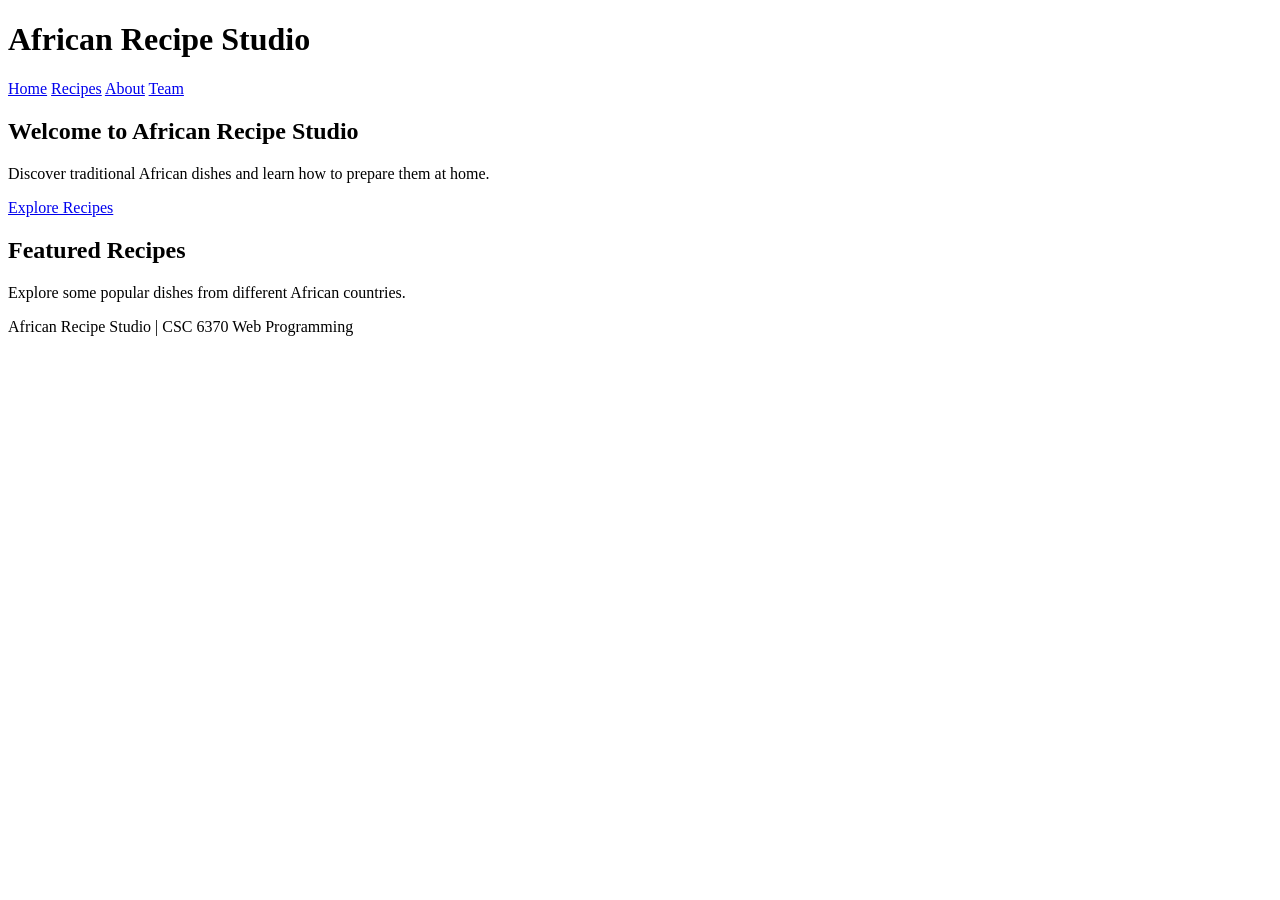
==== index.html @ 312b93d6 "Initial project setup and HTML structure" ====
<!DOCTYPE html>
<html lang="en">
<head>
    <meta charset="UTF-8">
    <meta name="viewport" content="width=device-width, initial-scale=1.0">
    <title>Home | African Recipe Studio</title>
</head>
<body>

    <header>
        <h1>African Recipe Studio</h1>

        <nav aria-label="Main navigation">
            <a href="index.html">Home</a>
            <a href="recipes.html">Recipes</a>
            <a href="about.html">About</a>
            <a href="team.html">Team</a>
        </nav>
    </header>

    <main>
        <section>
            <h2>Welcome to African Recipe Studio</h2>
            <p>
                Discover traditional African dishes and learn
                how to prepare them at home.
            </p>

            <a href="recipes.html">Explore Recipes</a>
        </section>

        <section>
            <h2>Featured Recipes</h2>
            <p>
                Explore some popular dishes from different
                African countries.
            </p>
        </section>
    </main>

    <footer>
        <p>African Recipe Studio | CSC 6370 Web Programming</p>
    </footer>

</body>
</html>
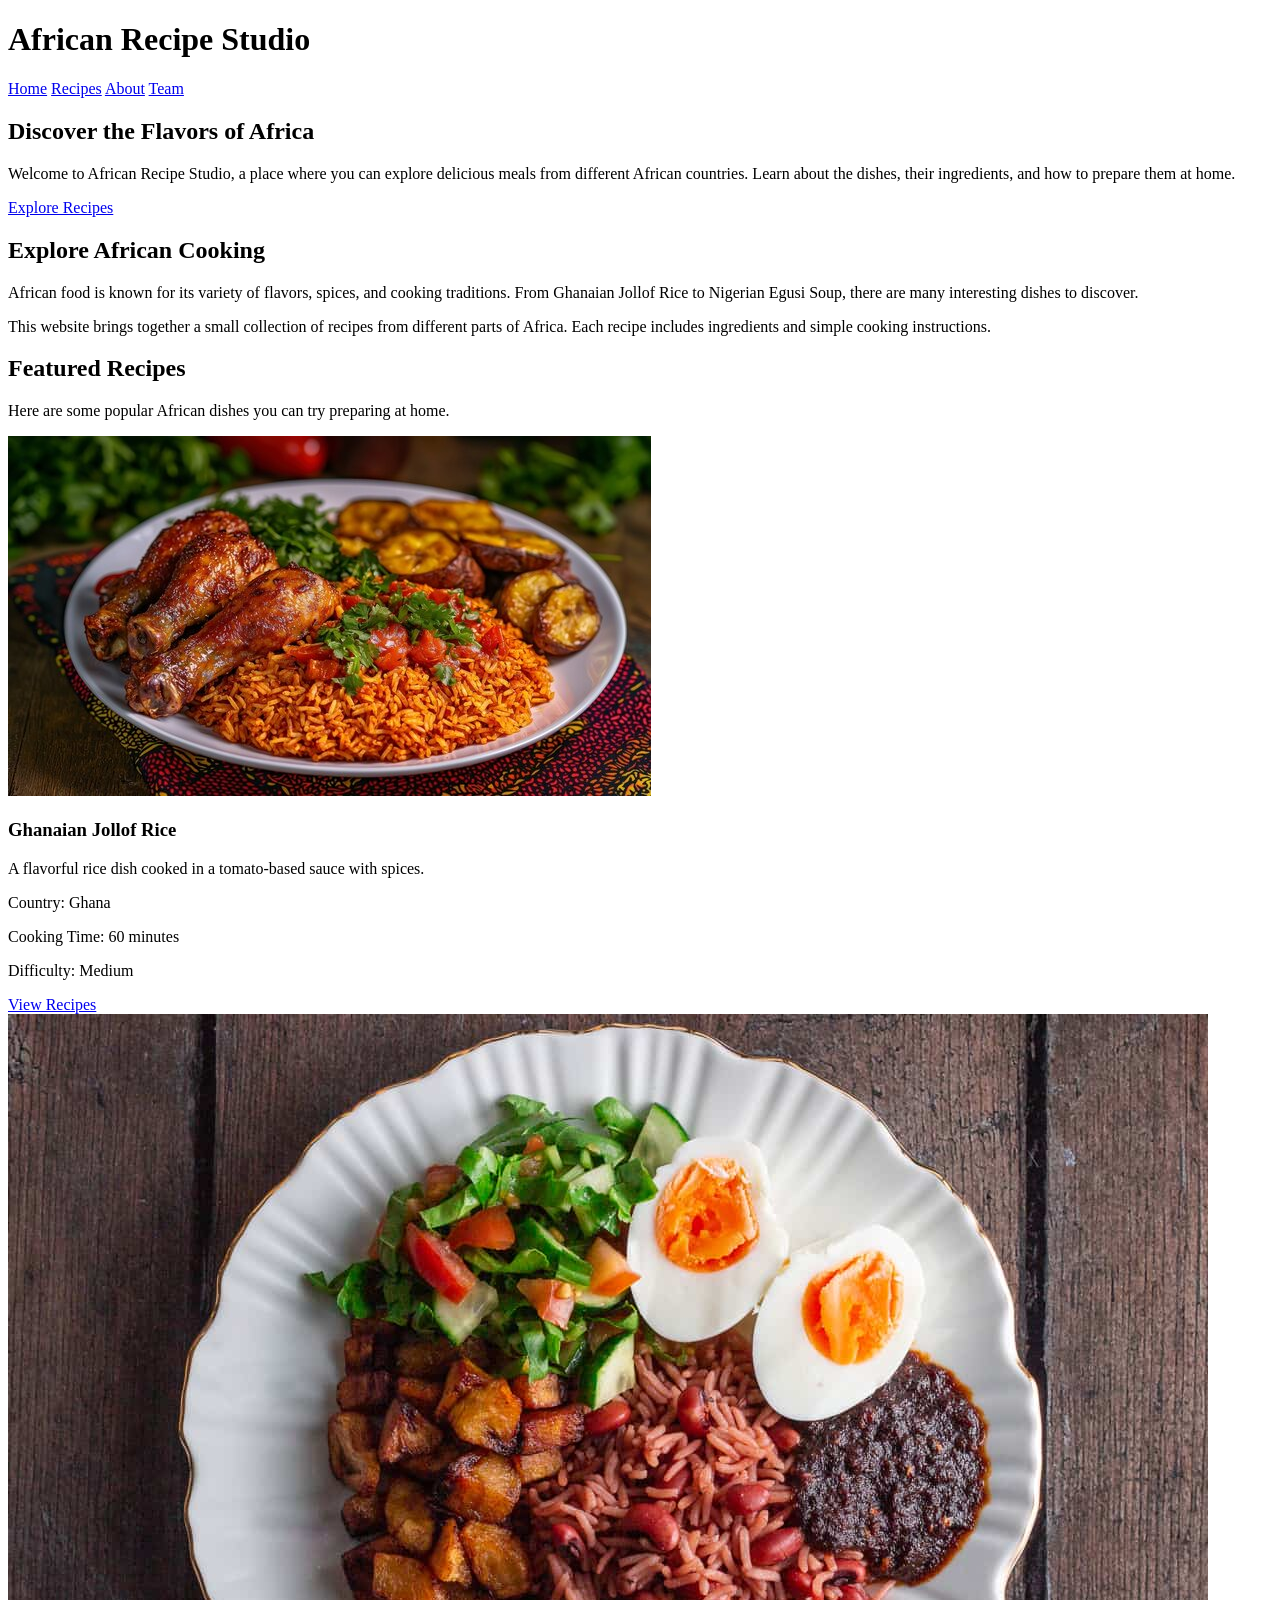
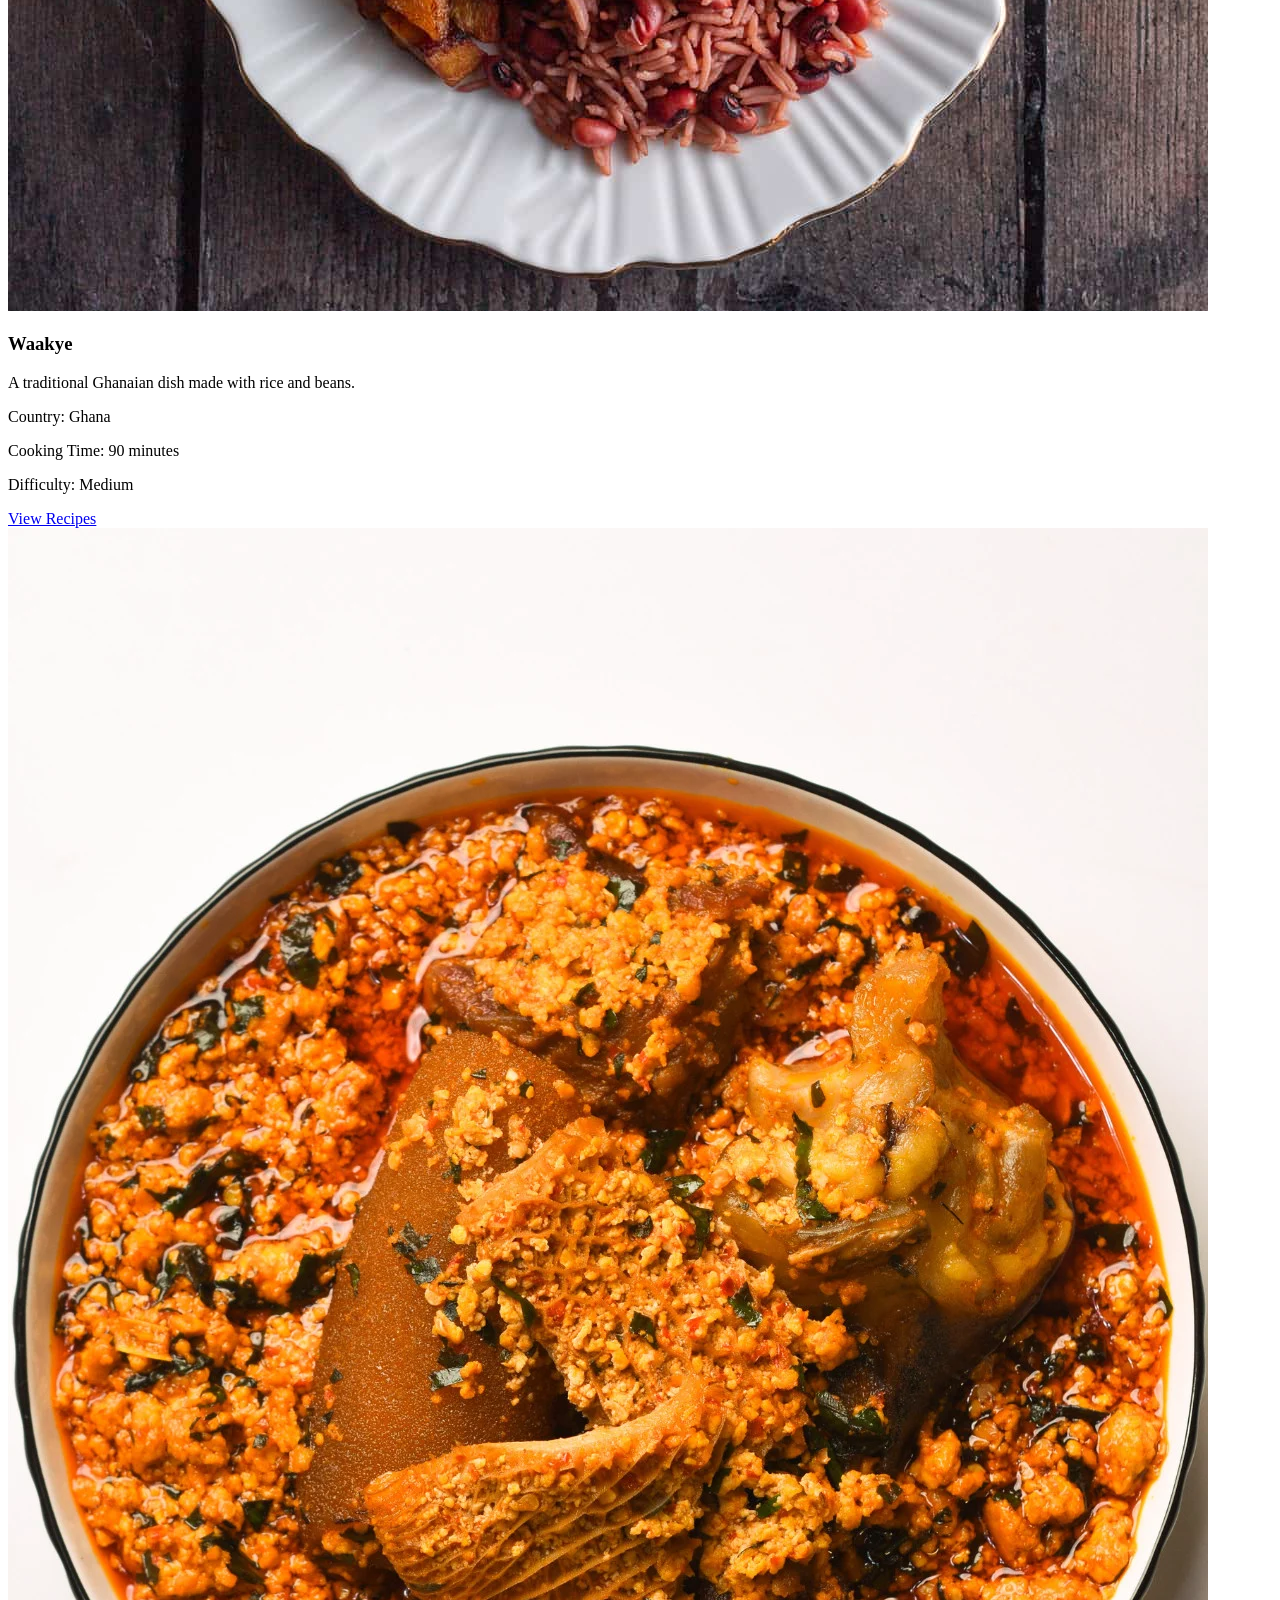
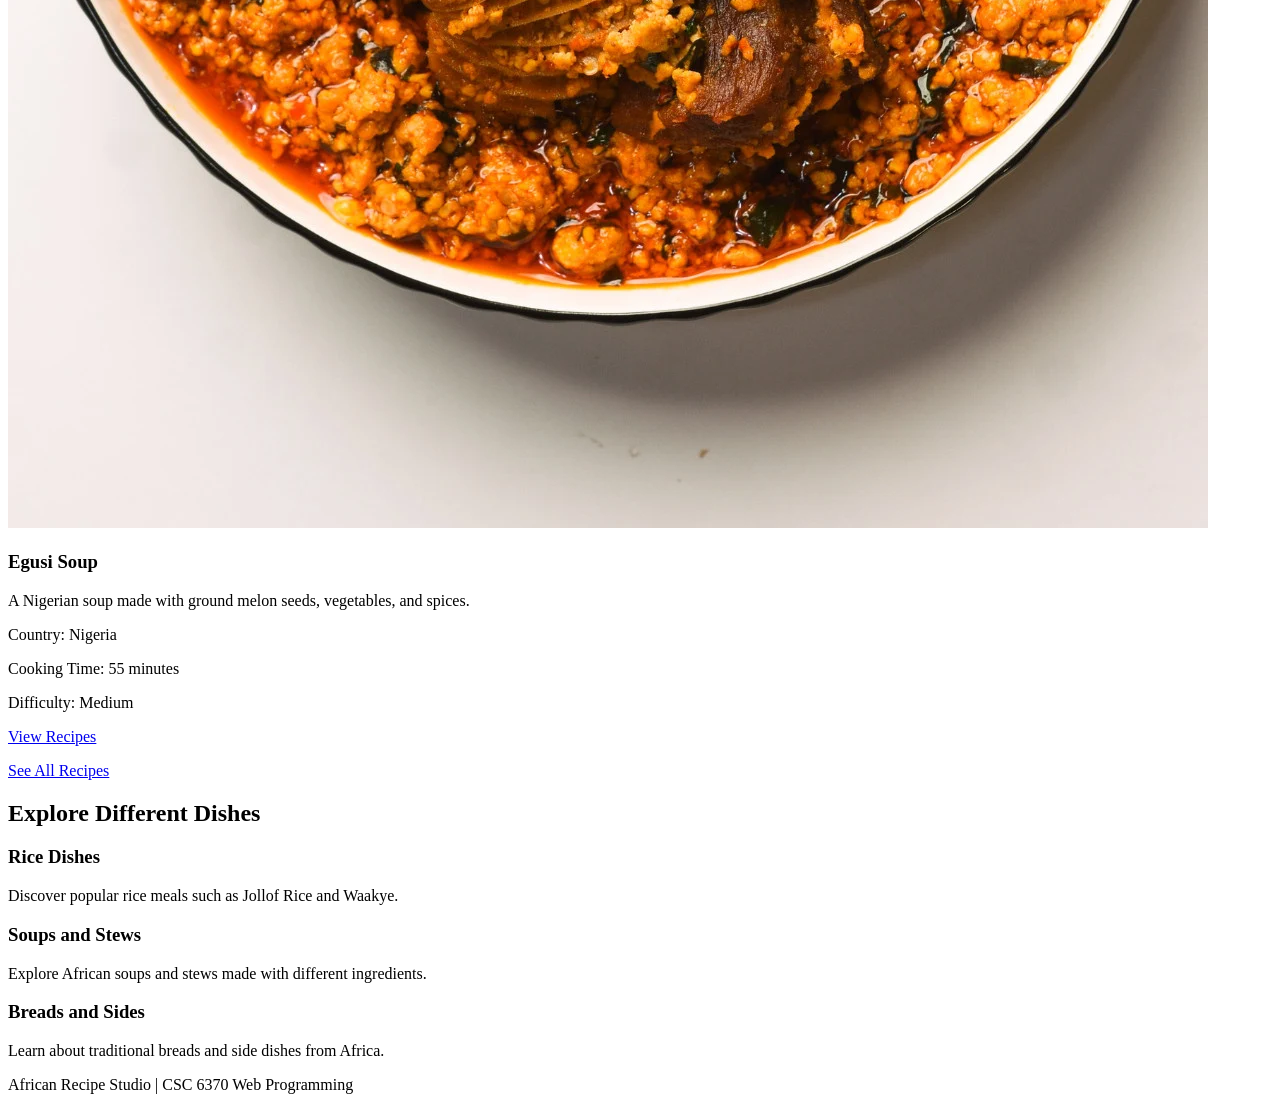
==== commit 3381d032: "Added homepage content and African recipe collection" ====
--- a/index.html
+++ b/index.html
@@ -20,23 +20,147 @@
     </header>
 
     <main>
-        <section>
-            <h2>Welcome to African Recipe Studio</h2>
+
+        <!-- Welcome section -->
+        <section class="hero">
+            <h2>Discover the Flavors of Africa</h2>
+
             <p>
-                Discover traditional African dishes and learn
-                how to prepare them at home.
+                Welcome to African Recipe Studio, a place where
+                you can explore delicious meals from different
+                African countries. Learn about the dishes,
+                their ingredients, and how to prepare them
+                at home.
             </p>
 
             <a href="recipes.html">Explore Recipes</a>
         </section>
 
-        <section>
-            <h2>Featured Recipes</h2>
+        <!-- Introduction -->
+        <section class="introduction">
+            <h2>Explore African Cooking</h2>
+
             <p>
-                Explore some popular dishes from different
-                African countries.
+                African food is known for its variety of
+                flavors, spices, and cooking traditions.
+                From Ghanaian Jollof Rice to Nigerian Egusi
+                Soup, there are many interesting dishes to
+                discover.
+            </p>
+
+            <p>
+                This website brings together a small collection
+                of recipes from different parts of Africa.
+                Each recipe includes ingredients and simple
+                cooking instructions.
             </p>
         </section>
+
+        <!-- Featured recipes -->
+        <section class="featured-recipes">
+            <h2>Featured Recipes</h2>
+
+            <p>
+                Here are some popular African dishes you
+                can try preparing at home.
+            </p>
+
+            <div class="recipe-grid">
+
+                <article class="recipe-card">
+                    <img src="images/jollof.jpg"
+                         alt="Ghanaian Jollof Rice served on a plate">
+
+                    <h3>Ghanaian Jollof Rice</h3>
+
+                    <p>
+                        A flavorful rice dish cooked in a
+                        tomato-based sauce with spices.
+                    </p>
+
+                    <p>Country: Ghana</p>
+                    <p>Cooking Time: 60 minutes</p>
+                    <p>Difficulty: Medium</p>
+
+                    <a href="recipes.html">View Recipes</a>
+                </article>
+
+                <article class="recipe-card">
+                    <img src="images/waakye.jpg"
+                         alt="Ghanaian Waakye served with side dishes">
+
+                    <h3>Waakye</h3>
+
+                    <p>
+                        A traditional Ghanaian dish made
+                        with rice and beans.
+                    </p>
+
+                    <p>Country: Ghana</p>
+                    <p>Cooking Time: 90 minutes</p>
+                    <p>Difficulty: Medium</p>
+
+                    <a href="recipes.html">View Recipes</a>
+                </article>
+
+                <article class="recipe-card">
+                    <img src="images/egusi.jpg"
+                         alt="Nigerian Egusi Soup served in a bowl">
+
+                    <h3>Egusi Soup</h3>
+
+                    <p>
+                        A Nigerian soup made with ground
+                        melon seeds, vegetables, and spices.
+                    </p>
+
+                    <p>Country: Nigeria</p>
+                    <p>Cooking Time: 55 minutes</p>
+                    <p>Difficulty: Medium</p>
+
+                    <a href="recipes.html">View Recipes</a>
+                </article>
+
+            </div>
+
+            <p>
+                <a href="recipes.html">See All Recipes</a>
+            </p>
+        </section>
+
+        <!-- Recipe categories -->
+        <section class="categories">
+            <h2>Explore Different Dishes</h2>
+
+            <div class="category-grid">
+
+                <article class="category-card">
+                    <h3>Rice Dishes</h3>
+                    <p>
+                        Discover popular rice meals such as
+                        Jollof Rice and Waakye.
+                    </p>
+                </article>
+
+                <article class="category-card">
+                    <h3>Soups and Stews</h3>
+                    <p>
+                        Explore African soups and stews
+                        made with different ingredients.
+                    </p>
+                </article>
+
+                <article class="category-card">
+                    <h3>Breads and Sides</h3>
+                    <p>
+                        Learn about traditional breads
+                        and side dishes from Africa.
+                    </p>
+                </article>
+
+            </div>
+        </section>
+
     </main>
 
     <footer>
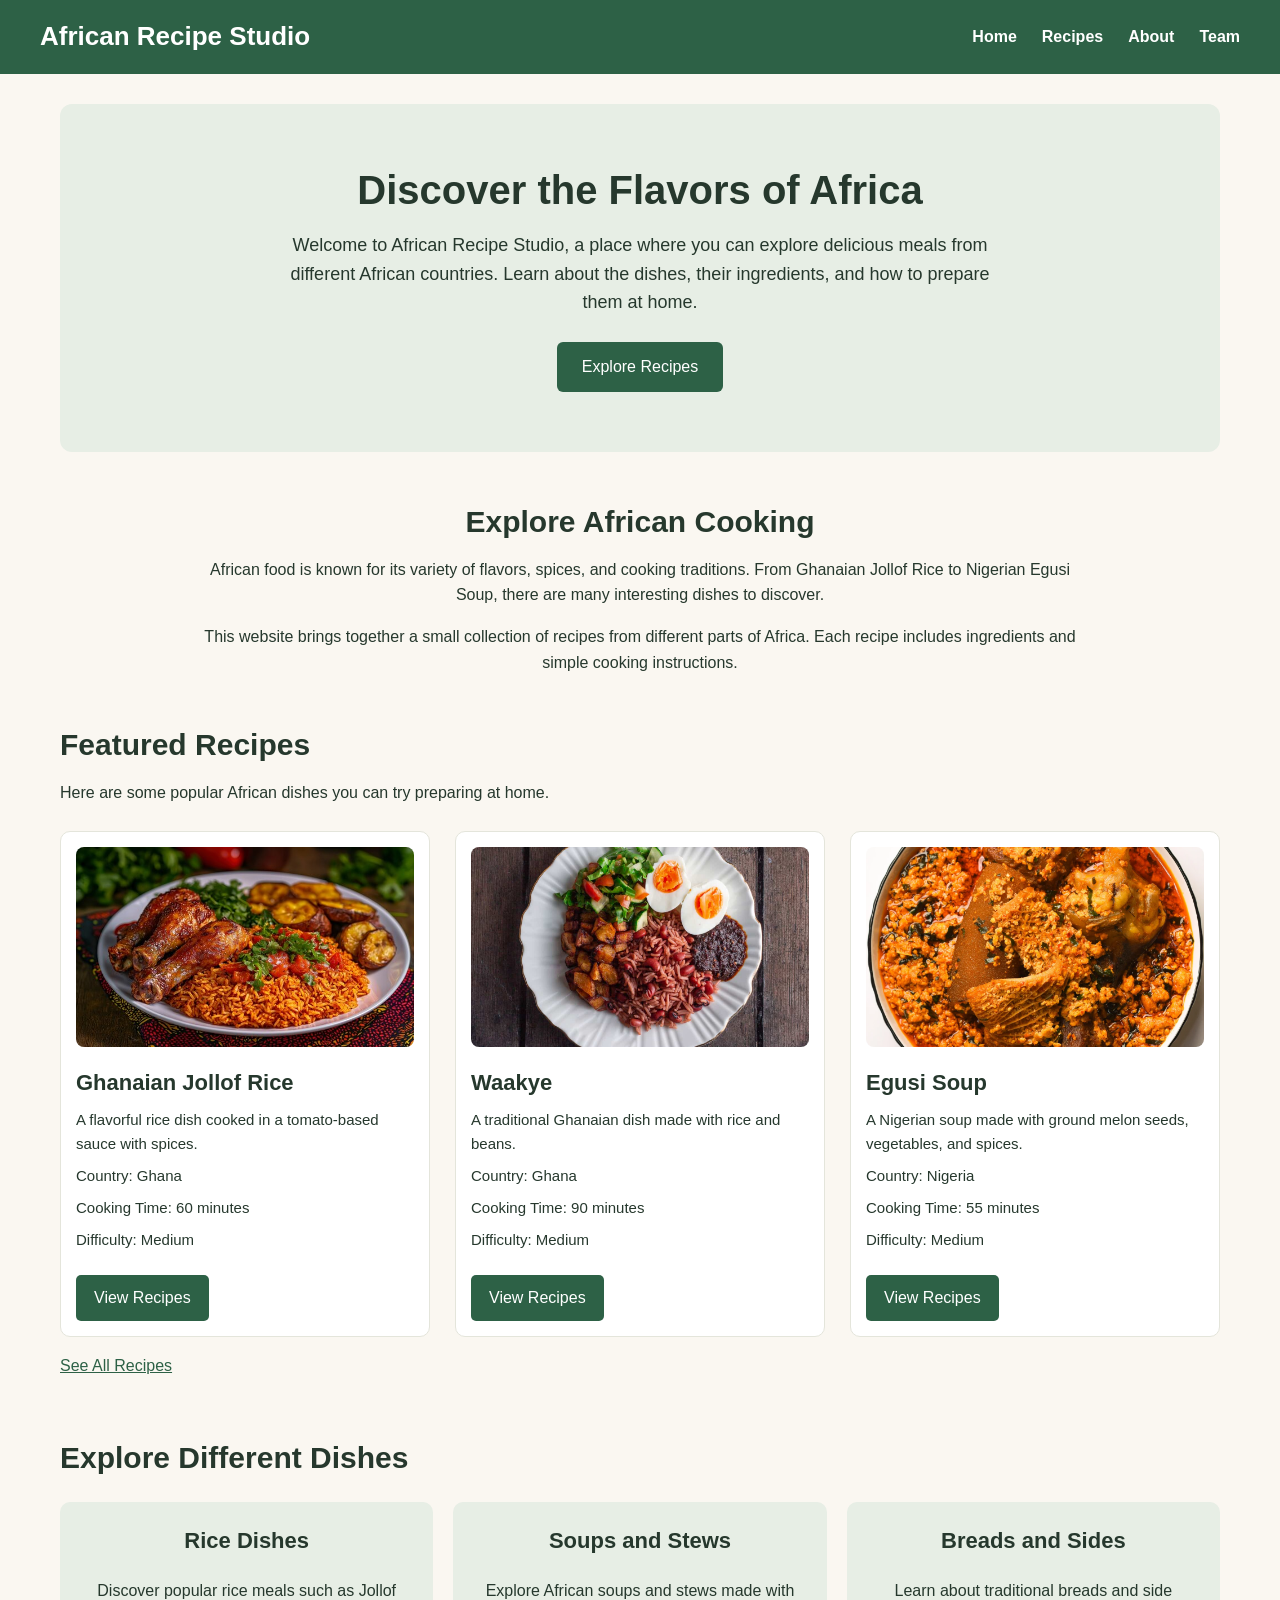
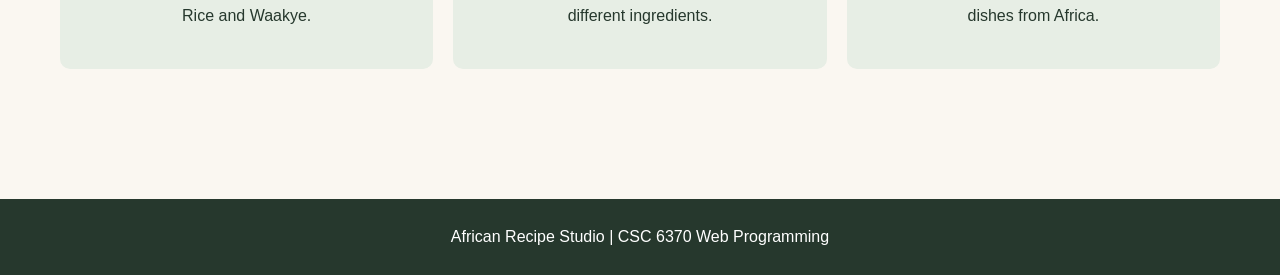
==== commit 3c69e17b: "Added main CSS styling and page layouts" ====
--- a/index.html
+++ b/index.html
@@ -5,6 +5,8 @@
     <meta charset="UTF-8">
     <meta name="viewport" content="width=device-width, initial-scale=1.0">
     <title>Home | African Recipe Studio</title>
+    <link rel="stylesheet" href="css/style.css">
+
 </head>
 <body>
 
--- a/css/style.css
+++ b/css/style.css
@@ -0,0 +1,348 @@
+
+/*
+Name: Isaac Owusu
+Course: CSC 6370 Web Programming
+Project: African Recipe Studio
+*/
+
+/* General page styling */
+
+* {
+    box-sizing: border-box;
+}
+
+body {
+    margin: 0;
+    padding: 0;
+    font-family: Arial, Helvetica, sans-serif;
+    background-color: #faf7f1;
+    color: #26382d;
+    line-height: 1.6;
+}
+
+h1, h2, h3, h4 {
+    line-height: 1.3;
+}
+
+h2 {
+    font-size: 30px;
+    margin-bottom: 15px;
+}
+
+h3 {
+    font-size: 22px;
+}
+
+p {
+    margin-bottom: 15px;
+}
+
+a {
+    color: #2d6146;
+}
+
+img {
+    max-width: 100%;
+    height: auto;
+}
+
+
+/* Header and navigation */
+
+header {
+    background-color: #2d6146;
+    color: white;
+    padding: 20px 40px;
+    display: flex;
+    justify-content: space-between;
+    align-items: center;
+}
+
+header h1 {
+    font-size: 26px;
+    margin: 0;
+}
+
+nav {
+    display: flex;
+    gap: 25px;
+}
+
+nav a {
+    color: white;
+    text-decoration: none;
+    font-size: 16px;
+    font-weight: bold;
+}
+
+
+/* Main page layout */
+
+main {
+    max-width: 1200px;
+    margin: 0 auto;
+    padding: 30px 20px;
+}
+
+section {
+    margin-bottom: 50px;
+}
+
+
+/* Homepage hero section */
+
+.hero {
+    background-color: #e7eee5;
+    padding: 60px 40px;
+    border-radius: 12px;
+    text-align: center;
+}
+
+.hero h2 {
+    font-size: 40px;
+    margin-top: 0;
+}
+
+.hero p {
+    max-width: 700px;
+    margin: 0 auto 25px;
+    font-size: 18px;
+}
+
+.hero a {
+    display: inline-block;
+    background-color: #2d6146;
+    color: white;
+    text-decoration: none;
+    padding: 12px 25px;
+    border-radius: 6px;
+}
+
+
+/* Introduction section */
+
+.introduction {
+    max-width: 900px;
+    margin: 50px auto;
+    text-align: center;
+}
+
+
+/* Featured recipes and recipe collection */
+
+.featured-recipes {
+    margin-top: 50px;
+}
+
+.recipe-collection {
+    margin-top: 40px;
+}
+
+.recipe-grid {
+    display: grid;
+    grid-template-columns: repeat(3, 1fr);
+    gap: 25px;
+    margin-top: 25px;
+}
+
+.recipe-card {
+    background-color: white;
+    border: 1px solid #e4e5db;
+    border-radius: 10px;
+    padding: 15px;
+}
+
+.recipe-card img {
+    width: 100%;
+    height: 200px;
+    object-fit: cover;
+    border-radius: 8px;
+}
+
+.recipe-card h3 {
+    margin-top: 15px;
+    margin-bottom: 10px;
+}
+
+.recipe-card p {
+    font-size: 15px;
+    margin: 8px 0;
+}
+
+.recipe-card a {
+    display: inline-block;
+    margin-top: 15px;
+    padding: 10px 18px;
+    background-color: #2d6146;
+    color: white;
+    text-decoration: none;
+    border-radius: 5px;
+}
+
+
+/* Recipe categories */
+
+.categories {
+    margin-top: 60px;
+}
+
+.category-grid {
+    display: grid;
+    grid-template-columns: repeat(3, 1fr);
+    gap: 20px;
+    margin-top: 25px;
+}
+
+.category-card {
+    background-color: #e7eee5;
+    padding: 25px;
+    border-radius: 10px;
+    text-align: center;
+}
+
+.category-card h3 {
+    margin-top: 0;
+}
+
+
+/* Recipes page introduction */
+
+.page-intro {
+    background-color: #e7eee5;
+    padding: 40px;
+    border-radius: 10px;
+    text-align: center;
+}
+
+.page-intro h2 {
+    margin-top: 0;
+}
+
+.page-intro p {
+    max-width: 700px;
+    margin: 0 auto;
+}
+
+
+/* Individual recipe pages */
+
+.recipe-detail {
+    background-color: white;
+    padding: 35px;
+    border: 1px solid #e4e5db;
+    border-radius: 12px;
+    max-width: 950px;
+    margin: 20px auto;
+}
+
+.recipe-detail h2 {
+    font-size: 36px;
+    margin-top: 0;
+}
+
+.recipe-detail > img {
+    display: block;
+    width: 100%;
+    height: 350px;
+    object-fit: cover;
+    border-radius: 10px;
+    margin-bottom: 25px;
+}
+
+.recipe-detail section {
+    margin-top: 35px;
+    margin-bottom: 35px;
+}
+
+.recipe-detail ul {
+    padding-left: 25px;
+}
+
+.recipe-detail li {
+    margin-bottom: 10px;
+}
+
+.recipe-detail > a {
+    display: inline-block;
+    background-color: #2d6146;
+    color: white;
+    padding: 12px 20px;
+    text-decoration: none;
+    border-radius: 5px;
+}
+
+
+/* Cooking instructions */
+
+.cooking-steps {
+    margin-top: 40px;
+}
+
+.step {
+    background-color: #faf7f1;
+    border-left: 4px solid #b66b32;
+    padding: 20px;
+    margin-bottom: 20px;
+    border-radius: 5px;
+}
+
+.step h4 {
+    margin-top: 0;
+    margin-bottom: 10px;
+    font-size: 18px;
+}
+
+.step p {
+    margin-bottom: 0;
+}
+
+
+/* About page */
+
+.about-content {
+    background-color: white;
+    padding: 35px;
+    border-radius: 10px;
+    border: 1px solid #e4e5db;
+}
+
+.about-content h2 {
+    margin-top: 0;
+}
+
+
+/* Team page */
+
+.team-content {
+    background-color: white;
+    padding: 35px;
+    border-radius: 10px;
+    border: 1px solid #e4e5db;
+}
+
+.team-content h2 {
+    margin-top: 0;
+}
+
+.team-content ul {
+    padding-left: 25px;
+}
+
+.team-content li {
+    margin-bottom: 10px;
+}
+
+
+/* Footer */
+
+footer {
+    background-color: #26382d;
+    color: white;
+    padding: 25px;
+    text-align: center;
+    margin-top: 50px;
+}
+
+footer p {
+    margin: 0;
+}
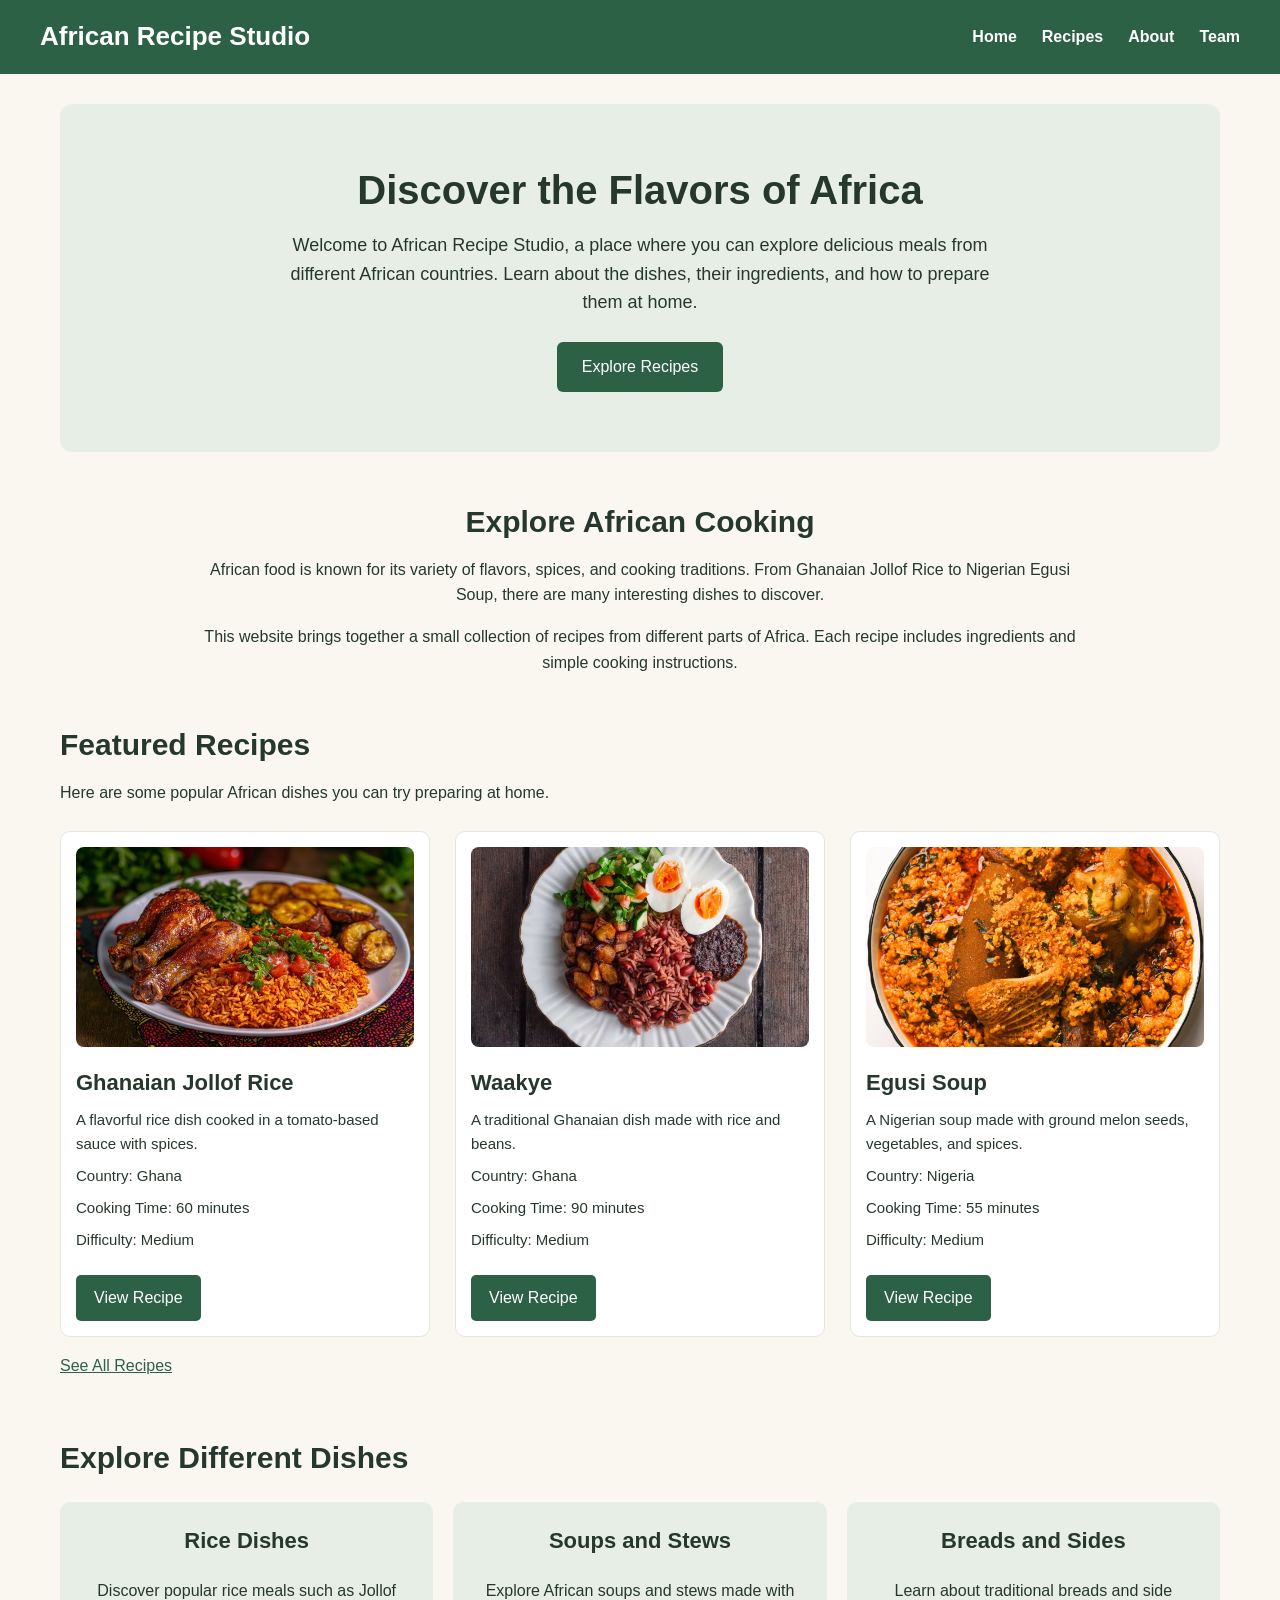
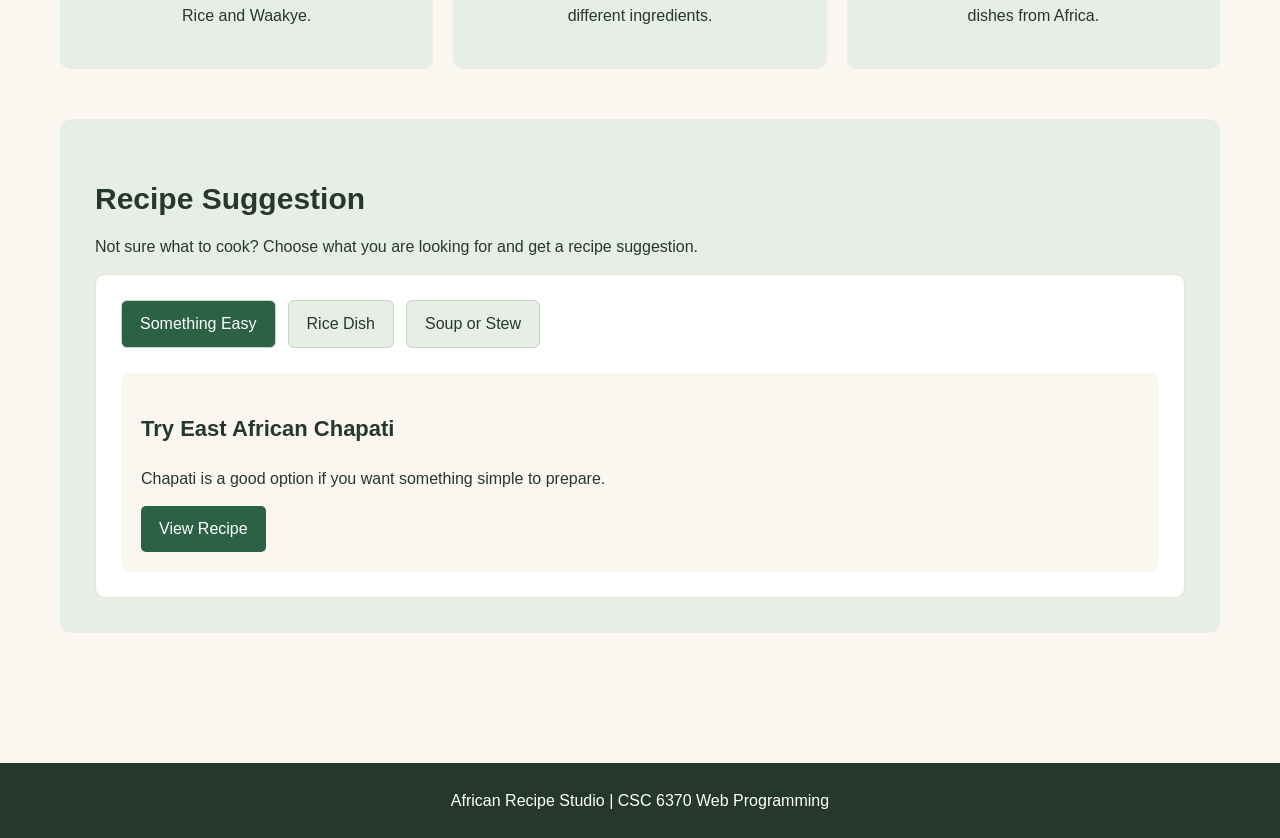
==== commit 7472986d: "Add CSS animations and interactive recipe features" ====
--- a/index.html
+++ b/index.html
@@ -6,7 +6,6 @@
     <meta name="viewport" content="width=device-width, initial-scale=1.0">
     <title>Home | African Recipe Studio</title>
     <link rel="stylesheet" href="css/style.css">
-
 </head>
 <body>
 
@@ -84,7 +83,7 @@
                     <p>Cooking Time: 60 minutes</p>
                     <p>Difficulty: Medium</p>
 
-                    <a href="recipes.html">View Recipes</a>
+                    <a href="recipes/jollof.html">View Recipe</a>
                 </article>
 
                 <article class="recipe-card">
@@ -102,7 +101,7 @@
                     <p>Cooking Time: 90 minutes</p>
                     <p>Difficulty: Medium</p>
 
-                    <a href="recipes.html">View Recipes</a>
+                    <a href="recipes/waakye.html">View Recipe</a>
                 </article>
 
                 <article class="recipe-card">
@@ -120,7 +119,7 @@
                     <p>Cooking Time: 55 minutes</p>
                     <p>Difficulty: Medium</p>
 
-                    <a href="recipes.html">View Recipes</a>
+                    <a href="recipes/egusi.html">View Recipe</a>
                 </article>
 
             </div>
@@ -163,6 +162,82 @@
             </div>
         </section>
 
+        <!-- CSS-only recipe suggestion -->
+        <section class="recipe-suggestion">
+            <h2>Recipe Suggestion</h2>
+
+            <p>
+                Not sure what to cook? Choose what you are
+                looking for and get a recipe suggestion.
+            </p>
+
+            <div class="suggestion-box">
+
+                <input type="radio"
+                       id="suggest-easy"
+                       name="recipe-choice"
+                       checked>
+
+                <input type="radio"
+                       id="suggest-rice"
+                       name="recipe-choice">
+
+                <input type="radio"
+                       id="suggest-soup"
+                       name="recipe-choice">
+
+                <div class="suggestion-options">
+                    <label for="suggest-easy">Something Easy</label>
+                    <label for="suggest-rice">Rice Dish</label>
+                    <label for="suggest-soup">Soup or Stew</label>
+                </div>
+
+                <div class="suggestion-results">
+
+                    <div class="suggestion-result easy-result">
+                        <h3>Try East African Chapati</h3>
+
+                        <p>
+                            Chapati is a good option if you want
+                            something simple to prepare.
+                        </p>
+
+                        <a href="recipes/chapati.html">
+                            View Recipe
+                        </a>
+                    </div>
+
+                    <div class="suggestion-result rice-result">
+                        <h3>Try Ghanaian Jollof Rice</h3>
+
+                        <p>
+                            Jollof Rice is a flavorful choice
+                            if you enjoy rice dishes.
+                        </p>
+
+                        <a href="recipes/jollof.html">
+                            View Recipe
+                        </a>
+                    </div>
+
+                    <div class="suggestion-result soup-result">
+                        <h3>Try Nigerian Egusi Soup</h3>
+
+                        <p>
+                            Egusi Soup is a good option if you
+                            want a rich and filling soup.
+                        </p>
+
+                        <a href="recipes/egusi.html">
+                            View Recipe
+                        </a>
+                    </div>
+
+                </div>
+
+            </div>
+        </section>
+
     </main>
 
     <footer>
--- a/css/style.css
+++ b/css/style.css
@@ -1,11 +1,3 @@
-
-/*
-Name: Isaac Owusu
-Course: CSC 6370 Web Programming
-Project: African Recipe Studio
-*/
-
-/* General page styling */
 
 * {
     box-sizing: border-box;
@@ -47,7 +39,9 @@
 }
 
 
-/* Header and navigation */
+/* =====================================
+   Header and Navigation
+   ===================================== */
 
 header {
     background-color: #2d6146;
@@ -73,10 +67,17 @@
     text-decoration: none;
     font-size: 16px;
     font-weight: bold;
-}
-
-
-/* Main page layout */
+    transition: color 0.3s ease;
+}
+
+nav a:hover {
+    color: #f0c674;
+}
+
+
+/* =====================================
+   Main Page Layout
+   ===================================== */
 
 main {
     max-width: 1200px;
@@ -89,13 +90,16 @@
 }
 
 
-/* Homepage hero section */
+/* =====================================
+   Homepage Hero Section
+   ===================================== */
 
 .hero {
     background-color: #e7eee5;
     padding: 60px 40px;
     border-radius: 12px;
     text-align: center;
+    animation: fadeIn 0.8s ease-out;
 }
 
 .hero h2 {
@@ -119,7 +123,9 @@
 }
 
 
-/* Introduction section */
+/* =====================================
+   Introduction Section
+   ===================================== */
 
 .introduction {
     max-width: 900px;
@@ -128,7 +134,9 @@
 }
 
 
-/* Featured recipes and recipe collection */
+/* =====================================
+   Recipe Cards and Collection
+   ===================================== */
 
 .featured-recipes {
     margin-top: 50px;
@@ -150,6 +158,13 @@
     border: 1px solid #e4e5db;
     border-radius: 10px;
     padding: 15px;
+    transition: transform 0.3s ease,
+                box-shadow 0.3s ease;
+}
+
+.recipe-card:hover {
+    transform: translateY(-6px);
+    box-shadow: 0 8px 20px rgba(0, 0, 0, 0.12);
 }
 
 .recipe-card img {
@@ -157,6 +172,11 @@
     height: 200px;
     object-fit: cover;
     border-radius: 8px;
+    transition: transform 0.3s ease;
+}
+
+.recipe-card:hover img {
+    transform: scale(1.03);
 }
 
 .recipe-card h3 {
@@ -180,7 +200,30 @@
 }
 
 
-/* Recipe categories */
+/* =====================================
+   Button Hover Effects
+   ===================================== */
+
+.hero a,
+.recipe-card a,
+.recipe-detail > a,
+.suggestion-result a {
+    transition: background-color 0.3s ease,
+                transform 0.3s ease;
+}
+
+.hero a:hover,
+.recipe-card a:hover,
+.recipe-detail > a:hover,
+.suggestion-result a:hover {
+    background-color: #204832;
+    transform: translateY(-3px);
+}
+
+
+/* =====================================
+   Recipe Categories
+   ===================================== */
 
 .categories {
     margin-top: 60px;
@@ -198,6 +241,13 @@
     padding: 25px;
     border-radius: 10px;
     text-align: center;
+    transition: background-color 0.3s ease,
+                transform 0.3s ease;
+}
+
+.category-card:hover {
+    background-color: #d6e4d3;
+    transform: translateY(-4px);
 }
 
 .category-card h3 {
@@ -205,7 +255,9 @@
 }
 
 
-/* Recipes page introduction */
+/* =====================================
+   Recipes Page Introduction
+   ===================================== */
 
 .page-intro {
     background-color: #e7eee5;
@@ -224,7 +276,9 @@
 }
 
 
-/* Individual recipe pages */
+/* =====================================
+   Individual Recipe Pages
+   ===================================== */
 
 .recipe-detail {
     background-color: white;
@@ -272,7 +326,9 @@
 }
 
 
-/* Cooking instructions */
+/* =====================================
+   Cooking Instructions
+   ===================================== */
 
 .cooking-steps {
     margin-top: 40px;
@@ -297,7 +353,9 @@
 }
 
 
-/* About page */
+/* =====================================
+   About Page
+   ===================================== */
 
 .about-content {
     background-color: white;
@@ -311,7 +369,9 @@
 }
 
 
-/* Team page */
+/* =====================================
+   Team Page
+   ===================================== */
 
 .team-content {
     background-color: white;
@@ -333,7 +393,9 @@
 }
 
 
-/* Footer */
+/* =====================================
+   Footer
+   ===================================== */
 
 footer {
     background-color: #26382d;
@@ -346,3 +408,458 @@
 footer p {
     margin: 0;
 }
+
+
+/* =====================================
+   Homepage Animation
+   ===================================== */
+
+@keyframes fadeIn {
+    from {
+        opacity: 0;
+        transform: translateY(15px);
+    }
+
+    to {
+        opacity: 1;
+        transform: translateY(0);
+    }
+}
+
+
+/* =====================================
+   CSS-only Recipe Suggestion
+   ===================================== */
+
+.recipe-suggestion {
+    background-color: #e7eee5;
+    padding: 35px;
+    border-radius: 12px;
+    margin-top: 50px;
+}
+
+.suggestion-box {
+    background-color: white;
+    padding: 25px;
+    border-radius: 10px;
+    border: 1px solid #e4e5db;
+}
+
+.suggestion-box > input,
+.recipe-finder > input {
+    position: absolute;
+    width: 1px;
+    height: 1px;
+    opacity: 0;
+}
+
+.suggestion-options {
+    display: flex;
+    gap: 12px;
+    flex-wrap: wrap;
+    margin-bottom: 25px;
+}
+
+.suggestion-options label {
+    display: inline-block;
+    padding: 10px 18px;
+    background-color: #e7eee5;
+    border: 1px solid #c5d4c3;
+    border-radius: 6px;
+    cursor: pointer;
+    transition: background-color 0.3s ease;
+}
+
+.suggestion-options label:hover {
+    background-color: #d6e4d3;
+}
+
+#suggest-easy:checked ~ .suggestion-options label[for="suggest-easy"],
+#suggest-rice:checked ~ .suggestion-options label[for="suggest-rice"],
+#suggest-soup:checked ~ .suggestion-options label[for="suggest-soup"] {
+    background-color: #2d6146;
+    color: white;
+}
+
+.suggestion-result {
+    display: none;
+    padding: 20px;
+    background-color: #faf7f1;
+    border-radius: 8px;
+}
+
+#suggest-easy:checked ~ .suggestion-results .easy-result {
+    display: block;
+}
+
+#suggest-rice:checked ~ .suggestion-results .rice-result {
+    display: block;
+}
+
+#suggest-soup:checked ~ .suggestion-results .soup-result {
+    display: block;
+}
+
+.suggestion-result a {
+    display: inline-block;
+    padding: 10px 18px;
+    background-color: #2d6146;
+    color: white;
+    text-decoration: none;
+    border-radius: 5px;
+}
+
+
+/* =====================================
+   CSS-only Recipe Finder
+   ===================================== */
+
+.recipe-finder {
+    margin-top: 25px;
+}
+
+.filter-options {
+    display: flex;
+    gap: 12px;
+    flex-wrap: wrap;
+    margin-bottom: 25px;
+}
+
+.filter-options label {
+    display: inline-block;
+    padding: 10px 18px;
+    background-color: #e7eee5;
+    border: 1px solid #c5d4c3;
+    border-radius: 6px;
+    cursor: pointer;
+    transition: background-color 0.3s ease;
+}
+
+.filter-options label:hover {
+    background-color: #d6e4d3;
+}
+
+#filter-all:checked ~ .filter-options label[for="filter-all"],
+#filter-rice:checked ~ .filter-options label[for="filter-rice"],
+#filter-soup:checked ~ .filter-options label[for="filter-soup"],
+#filter-side:checked ~ .filter-options label[for="filter-side"] {
+    background-color: #2d6146;
+    color: white;
+}
+
+#filter-rice:checked ~ .recipe-grid .recipe-card:not(.rice) {
+    display: none;
+}
+
+#filter-soup:checked ~ .recipe-grid .recipe-card:not(.soup) {
+    display: none;
+}
+
+#filter-side:checked ~ .recipe-grid .recipe-card:not(.side) {
+    display: none;
+}
+
+
+/* =====================================
+   Keyboard Focus
+   ===================================== */
+
+a:focus-visible {
+    outline: 3px solid #b66b32;
+    outline-offset: 3px;
+}
+
+.suggestion-box > input:focus-visible ~ .suggestion-options,
+.recipe-finder > input:focus-visible ~ .filter-options {
+    outline: 2px solid #b66b32;
+    outline-offset: 4px;
+}
+
+
+/* =====================================
+   Responsive Design - Tablet
+   ===================================== */
+
+@media screen and (max-width: 900px) {
+
+    header {
+        padding: 20px;
+        flex-direction: column;
+        gap: 15px;
+        text-align: center;
+    }
+
+    nav {
+        justify-content: center;
+        flex-wrap: wrap;
+        gap: 20px;
+    }
+
+    main {
+        padding: 25px 20px;
+    }
+
+    .recipe-grid {
+        grid-template-columns: repeat(2, 1fr);
+        gap: 20px;
+    }
+
+    .category-grid {
+        grid-template-columns: repeat(2, 1fr);
+        gap: 20px;
+    }
+
+    .hero {
+        padding: 45px 30px;
+    }
+
+    .hero h2 {
+        font-size: 34px;
+    }
+
+    .recipe-detail {
+        padding: 25px;
+    }
+
+    .recipe-detail > img {
+        height: 300px;
+    }
+
+    .about-content,
+    .team-content {
+        padding: 25px;
+    }
+}
+
+
+/* =====================================
+   Responsive Design - Mobile
+   ===================================== */
+
+@media screen and (max-width: 600px) {
+
+    body {
+        font-size: 15px;
+    }
+
+    header {
+        padding: 20px 15px;
+    }
+
+    header h1 {
+        font-size: 22px;
+    }
+
+    nav {
+        gap: 12px;
+    }
+
+    nav a {
+        font-size: 14px;
+    }
+
+    main {
+        padding: 20px 15px;
+    }
+
+    section {
+        margin-bottom: 35px;
+    }
+
+    h2 {
+        font-size: 25px;
+    }
+
+    h3 {
+        font-size: 20px;
+    }
+
+    .hero {
+        padding: 35px 20px;
+    }
+
+    .hero h2 {
+        font-size: 28px;
+    }
+
+    .hero p {
+        font-size: 16px;
+    }
+
+    .hero a {
+        padding: 10px 20px;
+    }
+
+    .introduction {
+        margin: 35px auto;
+        text-align: left;
+    }
+
+    .recipe-grid {
+        grid-template-columns: 1fr;
+        gap: 20px;
+    }
+
+    .recipe-card {
+        padding: 15px;
+    }
+
+    .recipe-card img {
+        height: 220px;
+    }
+
+    .recipe-card h3 {
+        font-size: 20px;
+    }
+
+    .recipe-card a {
+        padding: 10px 15px;
+    }
+
+    .category-grid {
+        grid-template-columns: 1fr;
+        gap: 15px;
+    }
+
+    .category-card {
+        padding: 20px;
+    }
+
+    .page-intro {
+        padding: 30px 20px;
+    }
+
+    .page-intro h2 {
+        font-size: 26px;
+    }
+
+    .recipe-detail {
+        padding: 20px 15px;
+        margin: 10px auto;
+    }
+
+    .recipe-detail h2 {
+        font-size: 28px;
+    }
+
+    .recipe-detail > img {
+        height: 220px;
+    }
+
+    .recipe-detail section {
+        margin-top: 25px;
+        margin-bottom: 25px;
+    }
+
+    .recipe-detail ul {
+        padding-left: 20px;
+    }
+
+    .step {
+        padding: 15px;
+        margin-bottom: 15px;
+    }
+
+    .step h4 {
+        font-size: 17px;
+    }
+
+    .about-content,
+    .team-content {
+        padding: 20px 15px;
+    }
+
+    .recipe-suggestion {
+        padding: 20px 15px;
+    }
+
+    .suggestion-box {
+        padding: 15px;
+    }
+
+    .suggestion-options,
+    .filter-options {
+        gap: 10px;
+    }
+
+    .suggestion-options label,
+    .filter-options label {
+        padding: 10px 12px;
+        font-size: 14px;
+    }
+
+    .suggestion-result {
+        padding: 15px;
+    }
+
+    footer {
+        padding: 20px 15px;
+        font-size: 14px;
+        margin-top: 30px;
+    }
+}
+
+
+/* =====================================
+   Extra Small Phone Screens
+   ===================================== */
+
+@media screen and (max-width: 380px) {
+
+    header h1 {
+        font-size: 20px;
+    }
+
+    nav {
+        gap: 10px;
+    }
+
+    nav a {
+        font-size: 13px;
+    }
+
+    .hero h2 {
+        font-size: 25px;
+    }
+
+    .recipe-card img {
+        height: 180px;
+    }
+
+    .recipe-detail > img {
+        height: 190px;
+    }
+}
+
+
+/* =====================================
+   Reduced Motion
+   ===================================== */
+
+@media (prefers-reduced-motion: reduce) {
+
+    .hero {
+        animation: none;
+    }
+
+    .recipe-card,
+    .recipe-card img,
+    .category-card,
+    nav a,
+    .hero a,
+    .recipe-card a,
+    .recipe-detail > a,
+    .suggestion-result a {
+        transition: none;
+    }
+
+    .recipe-card:hover,
+    .recipe-card:hover img,
+    .category-card:hover,
+    .hero a:hover,
+    .recipe-card a:hover,
+    .recipe-detail > a:hover,
+    .suggestion-result a:hover {
+        transform: none;
+    }
+}
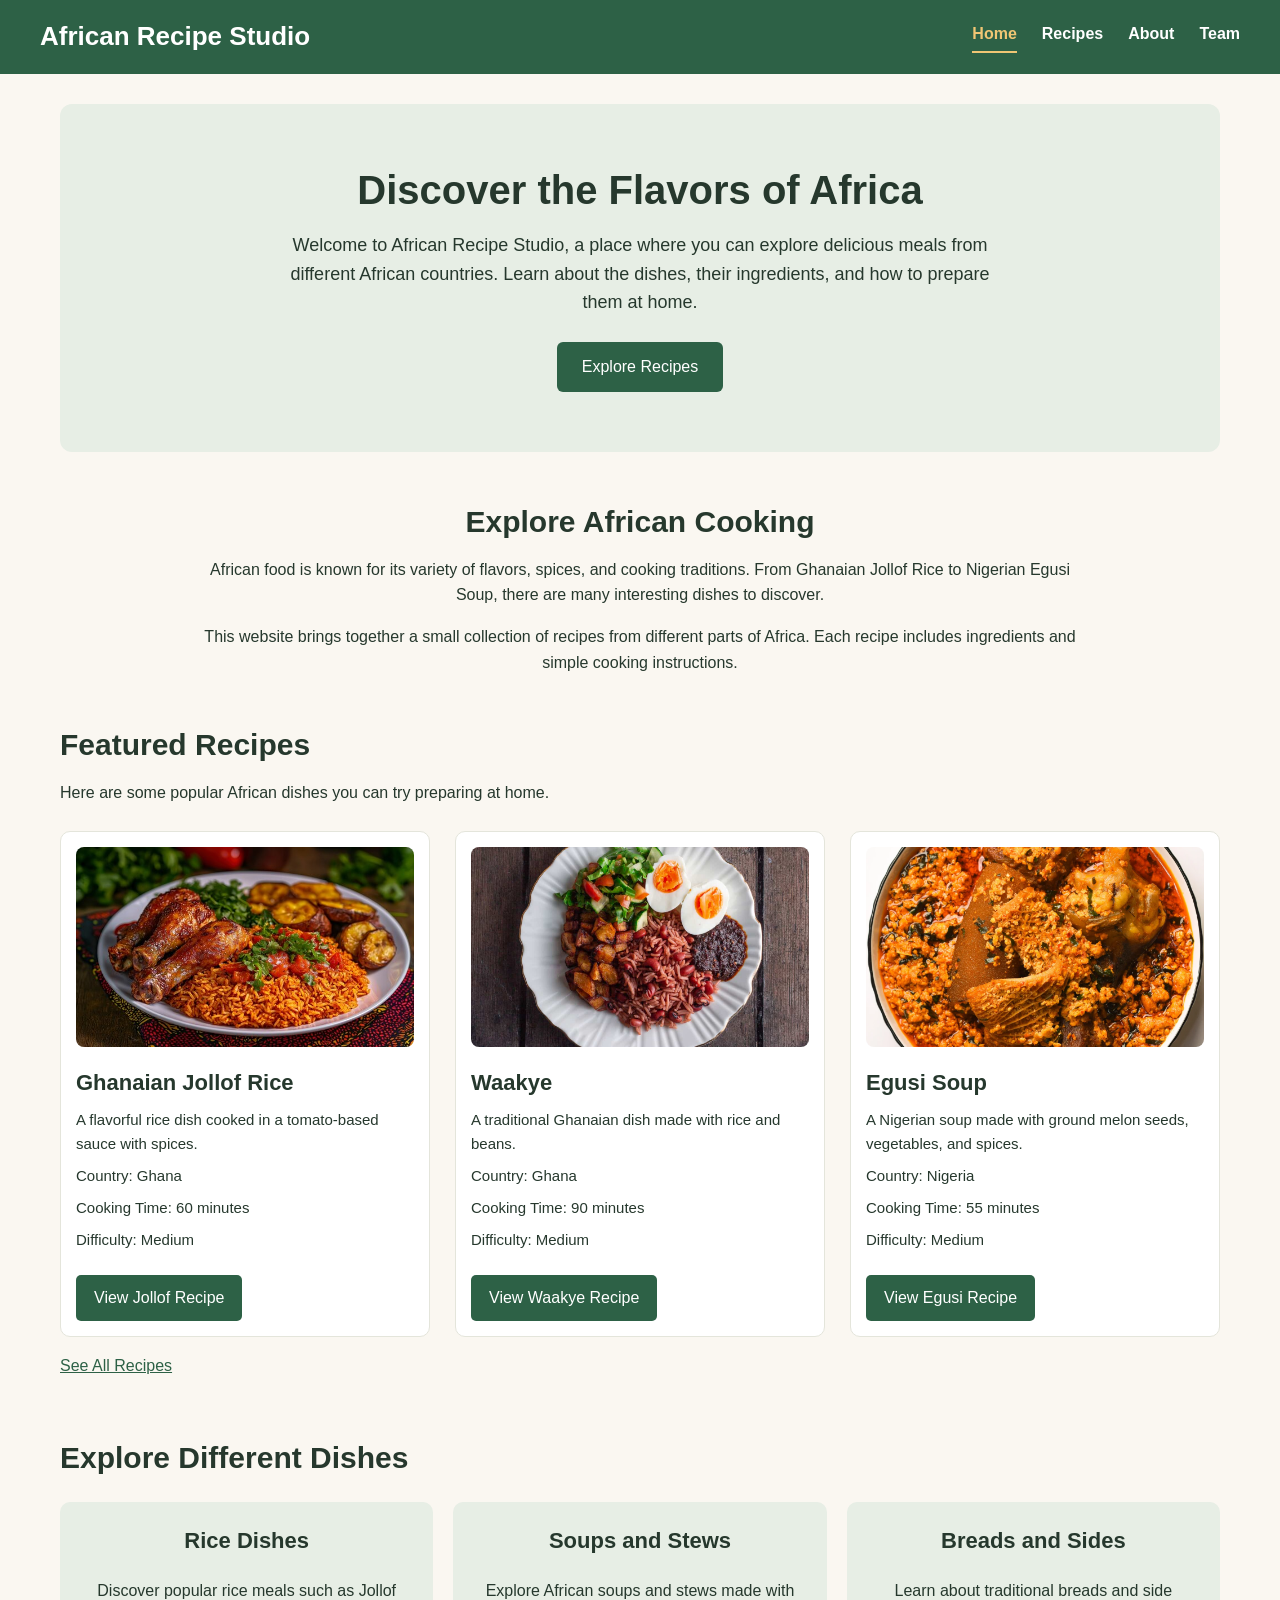
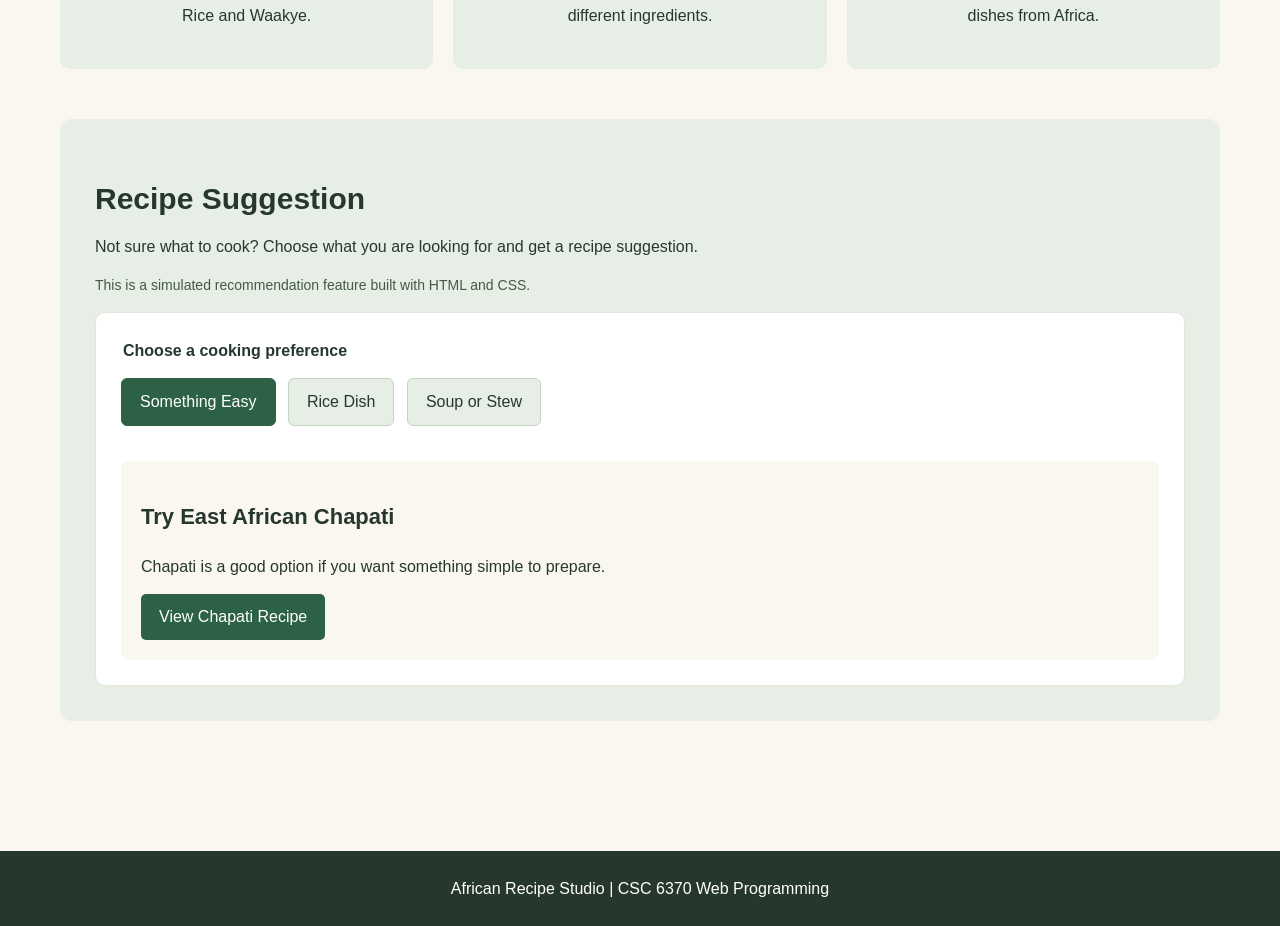
==== commit d0a6e58e: "Improved accessibility and refine website design" ====
--- a/index.html
+++ b/index.html
@@ -9,18 +9,22 @@
 </head>
 <body>
 
+    <a class="skip-link" href="#main-content">
+        Skip to main content
+    </a>
+
     <header>
         <h1>African Recipe Studio</h1>
 
         <nav aria-label="Main navigation">
-            <a href="index.html">Home</a>
+            <a href="index.html" aria-current="page">Home</a>
             <a href="recipes.html">Recipes</a>
             <a href="about.html">About</a>
             <a href="team.html">Team</a>
         </nav>
     </header>
 
-    <main>
+    <main id="main-content">
 
         <!-- Welcome section -->
         <section class="hero">
@@ -70,7 +74,7 @@
 
                 <article class="recipe-card">
                     <img src="images/jollof.jpg"
-                         alt="Ghanaian Jollof Rice served on a plate">
+                         alt="A plate of Ghanaian Jollof Rice">
 
                     <h3>Ghanaian Jollof Rice</h3>
 
@@ -83,7 +87,7 @@
                     <p>Cooking Time: 60 minutes</p>
                     <p>Difficulty: Medium</p>
 
-                    <a href="recipes/jollof.html">View Recipe</a>
+                    <a href="recipes/jollof.html">View Jollof Recipe</a>
                 </article>
 
                 <article class="recipe-card">
@@ -101,12 +105,12 @@
                     <p>Cooking Time: 90 minutes</p>
                     <p>Difficulty: Medium</p>
 
-                    <a href="recipes/waakye.html">View Recipe</a>
+                    <a href="recipes/waakye.html">View Waakye Recipe</a>
                 </article>
 
                 <article class="recipe-card">
                     <img src="images/egusi.jpg"
-                         alt="Nigerian Egusi Soup served in a bowl">
+                         alt="A bowl of Nigerian Egusi Soup">
 
                     <h3>Egusi Soup</h3>
 
@@ -119,7 +123,7 @@
                     <p>Cooking Time: 55 minutes</p>
                     <p>Difficulty: Medium</p>
 
-                    <a href="recipes/egusi.html">View Recipe</a>
+                    <a href="recipes/egusi.html">View Egusi Recipe</a>
                 </article>
 
             </div>
@@ -171,26 +175,35 @@
                 looking for and get a recipe suggestion.
             </p>
 
+            <p class="feature-note">
+                This is a simulated recommendation feature
+                built with HTML and CSS.
+            </p>
+
             <div class="suggestion-box">
 
-                <input type="radio"
-                       id="suggest-easy"
-                       name="recipe-choice"
-                       checked>
-
-                <input type="radio"
-                       id="suggest-rice"
-                       name="recipe-choice">
-
-                <input type="radio"
-                       id="suggest-soup"
-                       name="recipe-choice">
-
-                <div class="suggestion-options">
+                <fieldset class="suggestion-options">
+                    <legend>Choose a cooking preference</legend>
+
+                    <input type="radio"
+                           id="suggest-easy"
+                           name="recipe-choice"
+                           checked>
+
                     <label for="suggest-easy">Something Easy</label>
+
+                    <input type="radio"
+                           id="suggest-rice"
+                           name="recipe-choice">
+
                     <label for="suggest-rice">Rice Dish</label>
+
+                    <input type="radio"
+                           id="suggest-soup"
+                           name="recipe-choice">
+
                     <label for="suggest-soup">Soup or Stew</label>
-                </div>
+                </fieldset>
 
                 <div class="suggestion-results">
 
@@ -203,7 +216,7 @@
                         </p>
 
                         <a href="recipes/chapati.html">
-                            View Recipe
+                            View Chapati Recipe
                         </a>
                     </div>
 
@@ -216,7 +229,7 @@
                         </p>
 
                         <a href="recipes/jollof.html">
-                            View Recipe
+                            View Jollof Recipe
                         </a>
                     </div>
 
@@ -229,7 +242,7 @@
                         </p>
 
                         <a href="recipes/egusi.html">
-                            View Recipe
+                            View Egusi Recipe
                         </a>
                     </div>
 
--- a/css/style.css
+++ b/css/style.css
@@ -1,3 +1,10 @@
+
+/*
+Name: Isaac Owusu
+Course: CSC 6370 Web Programming
+Project: African Recipe Studio
+*/
+
 
 * {
     box-sizing: border-box;
@@ -38,10 +45,24 @@
     height: auto;
 }
 
-
-/* =====================================
-   Header and Navigation
-   ===================================== */
+/* Skip navigation */
+
+.skip-link {
+    position: absolute;
+    top: -100px;
+    left: 15px;
+    background-color: white;
+    color: #26382d;
+    padding: 12px 18px;
+    border: 2px solid #26382d;
+    border-radius: 5px;
+    z-index: 100;
+}
+
+.skip-link:focus {
+    top: 10px;
+}
+
 
 header {
     background-color: #2d6146;
@@ -67,6 +88,7 @@
     text-decoration: none;
     font-size: 16px;
     font-weight: bold;
+    padding-bottom: 4px;
     transition: color 0.3s ease;
 }
 
@@ -74,10 +96,11 @@
     color: #f0c674;
 }
 
-
-/* =====================================
-   Main Page Layout
-   ===================================== */
+nav a[aria-current="page"] {
+    color: #f0c674;
+    border-bottom: 2px solid #f0c674;
+}
+
 
 main {
     max-width: 1200px;
@@ -89,10 +112,6 @@
     margin-bottom: 50px;
 }
 
-
-/* =====================================
-   Homepage Hero Section
-   ===================================== */
 
 .hero {
     background-color: #e7eee5;
@@ -123,20 +142,12 @@
 }
 
 
-/* =====================================
-   Introduction Section
-   ===================================== */
-
 .introduction {
     max-width: 900px;
     margin: 50px auto;
     text-align: center;
 }
 
-
-/* =====================================
-   Recipe Cards and Collection
-   ===================================== */
 
 .featured-recipes {
     margin-top: 50px;
@@ -199,11 +210,6 @@
     border-radius: 5px;
 }
 
-
-/* =====================================
-   Button Hover Effects
-   ===================================== */
-
 .hero a,
 .recipe-card a,
 .recipe-detail > a,
@@ -219,11 +225,6 @@
     background-color: #204832;
     transform: translateY(-3px);
 }
-
-
-/* =====================================
-   Recipe Categories
-   ===================================== */
 
 .categories {
     margin-top: 60px;
@@ -254,11 +255,6 @@
     margin-top: 0;
 }
 
-
-/* =====================================
-   Recipes Page Introduction
-   ===================================== */
-
 .page-intro {
     background-color: #e7eee5;
     padding: 40px;
@@ -274,11 +270,6 @@
     max-width: 700px;
     margin: 0 auto;
 }
-
-
-/* =====================================
-   Individual Recipe Pages
-   ===================================== */
 
 .recipe-detail {
     background-color: white;
@@ -325,11 +316,6 @@
     border-radius: 5px;
 }
 
-
-/* =====================================
-   Cooking Instructions
-   ===================================== */
-
 .cooking-steps {
     margin-top: 40px;
 }
@@ -353,10 +339,6 @@
 }
 
 
-/* =====================================
-   About Page
-   ===================================== */
-
 .about-content {
     background-color: white;
     padding: 35px;
@@ -369,10 +351,6 @@
 }
 
 
-/* =====================================
-   Team Page
-   ===================================== */
-
 .team-content {
     background-color: white;
     padding: 35px;
@@ -391,11 +369,6 @@
 .team-content li {
     margin-bottom: 10px;
 }
-
-
-/* =====================================
-   Footer
-   ===================================== */
 
 footer {
     background-color: #26382d;
@@ -410,10 +383,6 @@
 }
 
 
-/* =====================================
-   Homepage Animation
-   ===================================== */
-
 @keyframes fadeIn {
     from {
         opacity: 0;
@@ -425,11 +394,6 @@
         transform: translateY(0);
     }
 }
-
-
-/* =====================================
-   CSS-only Recipe Suggestion
-   ===================================== */
 
 .recipe-suggestion {
     background-color: #e7eee5;
@@ -445,24 +409,38 @@
     border: 1px solid #e4e5db;
 }
 
-.suggestion-box > input,
-.recipe-finder > input {
+.feature-note {
+    font-size: 14px;
+    color: #435a48;
+}
+
+.suggestion-options,
+.filter-options {
+    border: 0;
+    padding: 0;
+    margin: 0 0 25px;
+    min-width: 0;
+}
+
+.suggestion-options legend,
+.filter-options legend {
+    font-weight: bold;
+    margin-bottom: 15px;
+}
+
+.suggestion-options input,
+.filter-options input {
     position: absolute;
     width: 1px;
     height: 1px;
     opacity: 0;
 }
 
-.suggestion-options {
-    display: flex;
-    gap: 12px;
-    flex-wrap: wrap;
-    margin-bottom: 25px;
-}
-
-.suggestion-options label {
+.suggestion-options label,
+.filter-options label {
     display: inline-block;
     padding: 10px 18px;
+    margin: 0 8px 10px 0;
     background-color: #e7eee5;
     border: 1px solid #c5d4c3;
     border-radius: 6px;
@@ -470,15 +448,22 @@
     transition: background-color 0.3s ease;
 }
 
-.suggestion-options label:hover {
+.suggestion-options label:hover,
+.filter-options label:hover {
     background-color: #d6e4d3;
 }
 
-#suggest-easy:checked ~ .suggestion-options label[for="suggest-easy"],
-#suggest-rice:checked ~ .suggestion-options label[for="suggest-rice"],
-#suggest-soup:checked ~ .suggestion-options label[for="suggest-soup"] {
+.suggestion-options input:focus-visible + label,
+.filter-options input:focus-visible + label {
+    outline: 3px solid #b66b32;
+    outline-offset: 3px;
+}
+
+.suggestion-options input:checked + label,
+.filter-options input:checked + label {
     background-color: #2d6146;
     color: white;
+    border-color: #2d6146;
 }
 
 .suggestion-result {
@@ -488,15 +473,15 @@
     border-radius: 8px;
 }
 
-#suggest-easy:checked ~ .suggestion-results .easy-result {
+.suggestion-box:has(#suggest-easy:checked) .easy-result {
     display: block;
 }
 
-#suggest-rice:checked ~ .suggestion-results .rice-result {
+.suggestion-box:has(#suggest-rice:checked) .rice-result {
     display: block;
 }
 
-#suggest-soup:checked ~ .suggestion-results .soup-result {
+.suggestion-box:has(#suggest-soup:checked) .soup-result {
     display: block;
 }
 
@@ -509,76 +494,29 @@
     border-radius: 5px;
 }
 
-
-/* =====================================
-   CSS-only Recipe Finder
-   ===================================== */
-
 .recipe-finder {
     margin-top: 25px;
 }
 
-.filter-options {
-    display: flex;
-    gap: 12px;
-    flex-wrap: wrap;
-    margin-bottom: 25px;
-}
-
-.filter-options label {
-    display: inline-block;
-    padding: 10px 18px;
-    background-color: #e7eee5;
-    border: 1px solid #c5d4c3;
-    border-radius: 6px;
-    cursor: pointer;
-    transition: background-color 0.3s ease;
-}
-
-.filter-options label:hover {
-    background-color: #d6e4d3;
-}
-
-#filter-all:checked ~ .filter-options label[for="filter-all"],
-#filter-rice:checked ~ .filter-options label[for="filter-rice"],
-#filter-soup:checked ~ .filter-options label[for="filter-soup"],
-#filter-side:checked ~ .filter-options label[for="filter-side"] {
-    background-color: #2d6146;
-    color: white;
-}
-
-#filter-rice:checked ~ .recipe-grid .recipe-card:not(.rice) {
+.recipe-finder:has(#filter-rice:checked)
+.recipe-card:not(.rice) {
     display: none;
 }
 
-#filter-soup:checked ~ .recipe-grid .recipe-card:not(.soup) {
+.recipe-finder:has(#filter-soup:checked)
+.recipe-card:not(.soup) {
     display: none;
 }
 
-#filter-side:checked ~ .recipe-grid .recipe-card:not(.side) {
+.recipe-finder:has(#filter-side:checked)
+.recipe-card:not(.side) {
     display: none;
 }
-
-
-/* =====================================
-   Keyboard Focus
-   ===================================== */
 
 a:focus-visible {
     outline: 3px solid #b66b32;
     outline-offset: 3px;
 }
-
-.suggestion-box > input:focus-visible ~ .suggestion-options,
-.recipe-finder > input:focus-visible ~ .filter-options {
-    outline: 2px solid #b66b32;
-    outline-offset: 4px;
-}
-
-
-/* =====================================
-   Responsive Design - Tablet
-   ===================================== */
 
 @media screen and (max-width: 900px) {
 
@@ -632,10 +570,6 @@
 }
 
 
-/* =====================================
-   Responsive Design - Mobile
-   ===================================== */
-
 @media screen and (max-width: 600px) {
 
     body {
@@ -775,11 +709,6 @@
 
     .suggestion-box {
         padding: 15px;
-    }
-
-    .suggestion-options,
-    .filter-options {
-        gap: 10px;
     }
 
     .suggestion-options label,
@@ -800,10 +729,6 @@
 }
 
 
-/* =====================================
-   Extra Small Phone Screens
-   ===================================== */
-
 @media screen and (max-width: 380px) {
 
     header h1 {
@@ -831,10 +756,6 @@
     }
 }
 
-
-/* =====================================
-   Reduced Motion
-   ===================================== */
 
 @media (prefers-reduced-motion: reduce) {
 
@@ -849,7 +770,9 @@
     .hero a,
     .recipe-card a,
     .recipe-detail > a,
-    .suggestion-result a {
+    .suggestion-result a,
+    .suggestion-options label,
+    .filter-options label {
         transition: none;
     }
 
